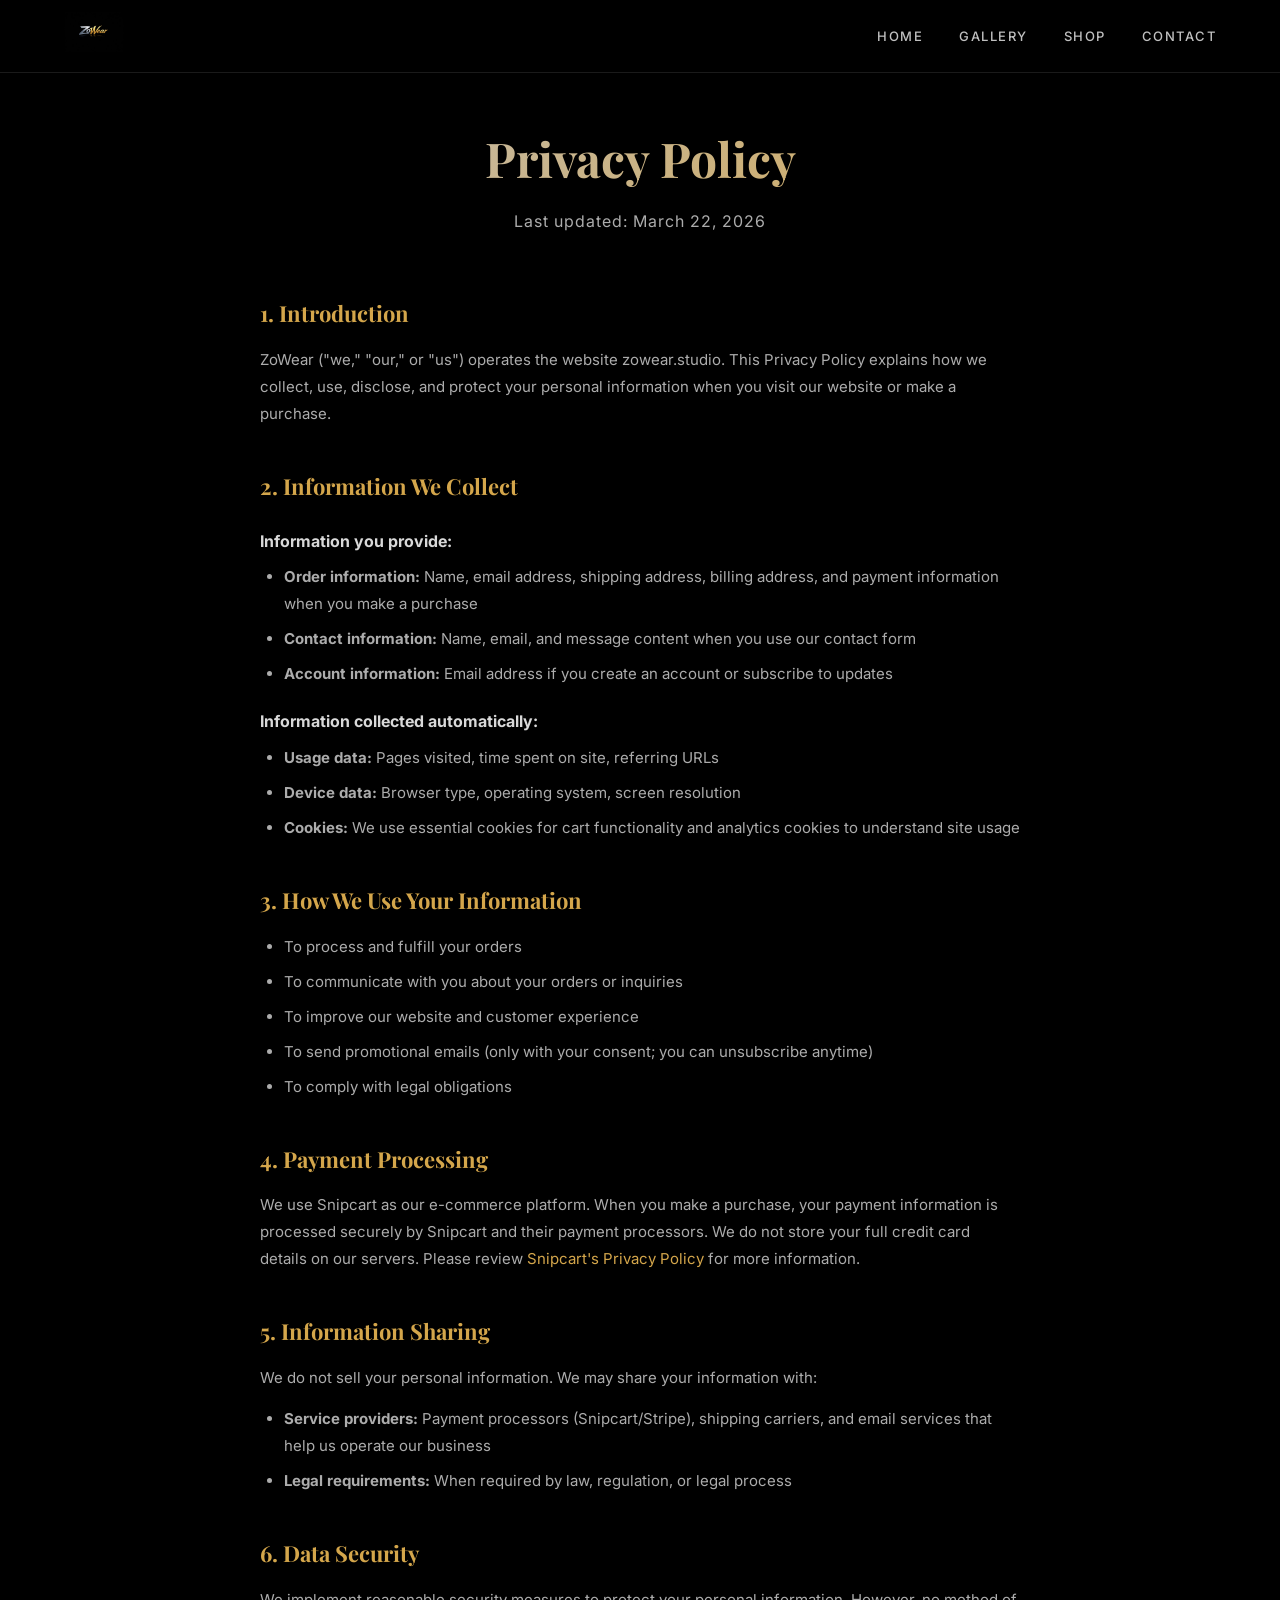
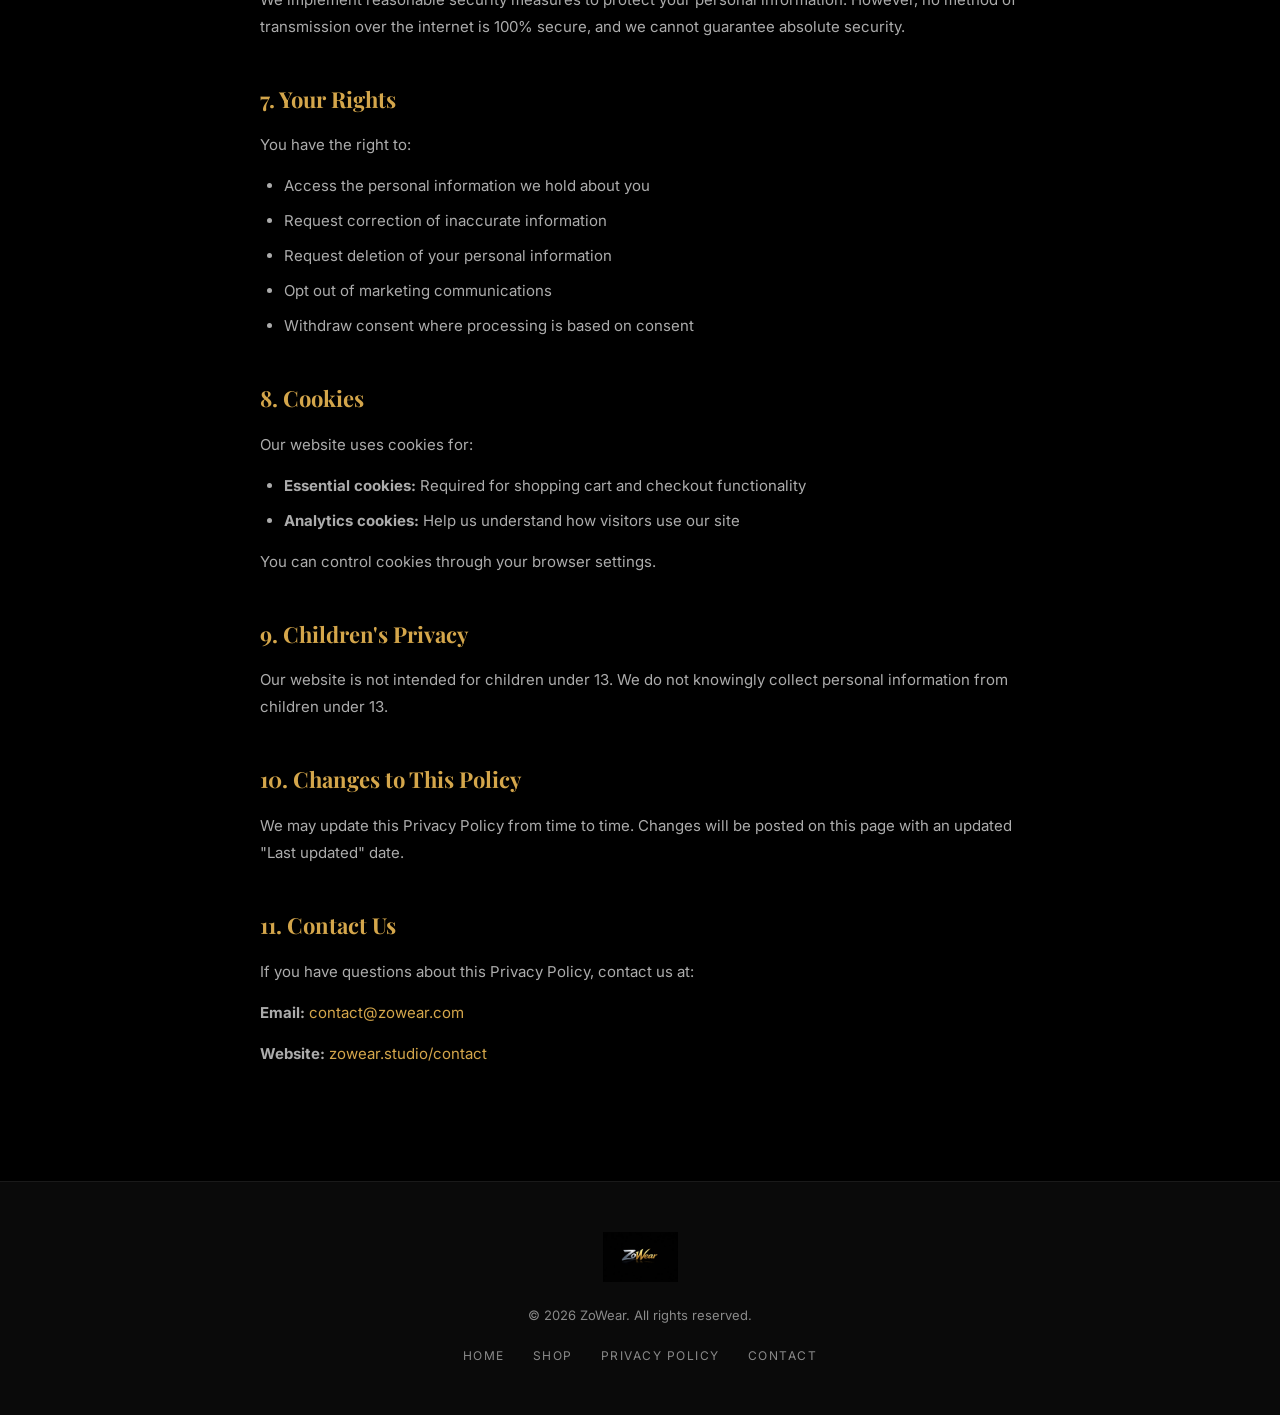
==== privacy.html @ d2f705e9 "Add files via upload" ====
<!DOCTYPE html>
<html lang="en">
<head>
    <meta charset="UTF-8">
    <meta name="viewport" content="width=device-width, initial-scale=1.0">
    <title>Privacy Policy — ZoWear</title>
    <link rel="icon" type="image/png" href="assets/images/logo-main.png">
    <link rel="preconnect" href="https://fonts.googleapis.com">
    <link rel="preconnect" href="https://fonts.gstatic.com" crossorigin>
    <link href="https://fonts.googleapis.com/css2?family=Playfair+Display:wght@400;700&family=Inter:wght@300;400;500;600&display=swap" rel="stylesheet">
    <link rel="stylesheet" href="assets/css/style.css">
</head>
<body>

    <!-- NAVIGATION -->
    <nav class="nav" id="nav">
        <div class="nav-inner">
            <a href="index.html" class="nav-logo">
                <img src="assets/images/logo-main.png" alt="ZoWear" class="nav-logo-img">
            </a>
            <ul class="nav-links">
                <li><a href="index.html">Home</a></li>
                <li><a href="index.html#gallery">Gallery</a></li>
                <li><a href="index.html#catalog">Shop</a></li>
                <li><a href="index.html#contact">Contact</a></li>
            </ul>
        </div>
    </nav>

    <section class="section legal-section" style="padding-top: 120px;">
        <div class="container">
            <h1 class="section-title">Privacy Policy</h1>
            <p class="section-subtitle">Last updated: March 22, 2026</p>

            <div class="legal-content">
                <h2>1. Introduction</h2>
                <p>ZoWear ("we," "our," or "us") operates the website zowear.studio. This Privacy Policy explains how we collect, use, disclose, and protect your personal information when you visit our website or make a purchase.</p>

                <h2>2. Information We Collect</h2>
                <h3>Information you provide:</h3>
                <ul>
                    <li><strong>Order information:</strong> Name, email address, shipping address, billing address, and payment information when you make a purchase</li>
                    <li><strong>Contact information:</strong> Name, email, and message content when you use our contact form</li>
                    <li><strong>Account information:</strong> Email address if you create an account or subscribe to updates</li>
                </ul>

                <h3>Information collected automatically:</h3>
                <ul>
                    <li><strong>Usage data:</strong> Pages visited, time spent on site, referring URLs</li>
                    <li><strong>Device data:</strong> Browser type, operating system, screen resolution</li>
                    <li><strong>Cookies:</strong> We use essential cookies for cart functionality and analytics cookies to understand site usage</li>
                </ul>

                <h2>3. How We Use Your Information</h2>
                <ul>
                    <li>To process and fulfill your orders</li>
                    <li>To communicate with you about your orders or inquiries</li>
                    <li>To improve our website and customer experience</li>
                    <li>To send promotional emails (only with your consent; you can unsubscribe anytime)</li>
                    <li>To comply with legal obligations</li>
                </ul>

                <h2>4. Payment Processing</h2>
                <p>We use Snipcart as our e-commerce platform. When you make a purchase, your payment information is processed securely by Snipcart and their payment processors. We do not store your full credit card details on our servers. Please review <a href="https://snipcart.com/privacy" target="_blank">Snipcart's Privacy Policy</a> for more information.</p>

                <h2>5. Information Sharing</h2>
                <p>We do not sell your personal information. We may share your information with:</p>
                <ul>
                    <li><strong>Service providers:</strong> Payment processors (Snipcart/Stripe), shipping carriers, and email services that help us operate our business</li>
                    <li><strong>Legal requirements:</strong> When required by law, regulation, or legal process</li>
                </ul>

                <h2>6. Data Security</h2>
                <p>We implement reasonable security measures to protect your personal information. However, no method of transmission over the internet is 100% secure, and we cannot guarantee absolute security.</p>

                <h2>7. Your Rights</h2>
                <p>You have the right to:</p>
                <ul>
                    <li>Access the personal information we hold about you</li>
                    <li>Request correction of inaccurate information</li>
                    <li>Request deletion of your personal information</li>
                    <li>Opt out of marketing communications</li>
                    <li>Withdraw consent where processing is based on consent</li>
                </ul>

                <h2>8. Cookies</h2>
                <p>Our website uses cookies for:</p>
                <ul>
                    <li><strong>Essential cookies:</strong> Required for shopping cart and checkout functionality</li>
                    <li><strong>Analytics cookies:</strong> Help us understand how visitors use our site</li>
                </ul>
                <p>You can control cookies through your browser settings.</p>

                <h2>9. Children's Privacy</h2>
                <p>Our website is not intended for children under 13. We do not knowingly collect personal information from children under 13.</p>

                <h2>10. Changes to This Policy</h2>
                <p>We may update this Privacy Policy from time to time. Changes will be posted on this page with an updated "Last updated" date.</p>

                <h2>11. Contact Us</h2>
                <p>If you have questions about this Privacy Policy, contact us at:</p>
                <p><strong>Email:</strong> <a href="mailto:contact@zowear.com">contact@zowear.com</a></p>
                <p><strong>Website:</strong> <a href="index.html#contact">zowear.studio/contact</a></p>
            </div>
        </div>
    </section>

    <footer class="footer">
        <div class="container">
            <img src="assets/images/logo-main.png" alt="ZoWear" class="footer-logo">
            <p class="footer-text">&copy; 2026 ZoWear. All rights reserved.</p>
            <div class="footer-links">
                <a href="index.html">Home</a>
                <a href="index.html#catalog">Shop</a>
                <a href="privacy.html">Privacy Policy</a>
                <a href="index.html#contact">Contact</a>
            </div>
        </div>
    </footer>

</body>
</html>
---- assets/css/style.css ----
/* ================================================
   ZoWear — Premium Streetwear
   Color Palette: Black, Gold, Silver
   ================================================ */

:root {
    --black: #000000;
    --black-soft: #0a0a0a;
    --black-card: #111111;
    --black-border: #1a1a1a;
    --gold: #D4A64B;
    --gold-light: #E8C97A;
    --gold-dark: #B8892E;
    --silver: #C0C0C0;
    --silver-light: #D9D9D9;
    --silver-dark: #8A8A8A;
    --white: #F5F5F5;
    --white-muted: rgba(245, 245, 245, 0.7);
    --font-display: 'Playfair Display', Georgia, serif;
    --font-body: 'Inter', -apple-system, sans-serif;
}

/* ---- RESET ---- */
*, *::before, *::after {
    margin: 0;
    padding: 0;
    box-sizing: border-box;
}

html {
    scroll-behavior: smooth;
    scroll-padding-top: 80px;
}

body {
    font-family: var(--font-body);
    background: var(--black);
    color: var(--white);
    line-height: 1.6;
    overflow-x: hidden;
}

a {
    color: var(--gold);
    text-decoration: none;
    transition: color 0.3s ease;
}
a:hover {
    color: var(--gold-light);
}

img {
    max-width: 100%;
    height: auto;
}

.container {
    max-width: 1200px;
    margin: 0 auto;
    padding: 0 24px;
}

/* ---- BUTTONS ---- */
.btn {
    display: inline-block;
    padding: 14px 40px;
    font-family: var(--font-body);
    font-size: 14px;
    font-weight: 600;
    text-transform: uppercase;
    letter-spacing: 2px;
    border: none;
    cursor: pointer;
    transition: all 0.3s ease;
}

.btn-gold {
    background: linear-gradient(135deg, var(--gold-dark), var(--gold), var(--gold-light));
    color: var(--black);
}
.btn-gold:hover {
    background: linear-gradient(135deg, var(--gold), var(--gold-light), #f0dca0);
    color: var(--black);
    transform: translateY(-2px);
    box-shadow: 0 8px 30px rgba(212, 166, 75, 0.3);
}

/* ---- NAVIGATION ---- */
.nav {
    position: fixed;
    top: 0;
    left: 0;
    right: 0;
    z-index: 1000;
    background: rgba(0, 0, 0, 0.9);
    backdrop-filter: blur(20px);
    border-bottom: 1px solid var(--black-border);
    transition: background 0.3s ease;
}

.nav-inner {
    max-width: 1200px;
    margin: 0 auto;
    padding: 0 24px;
    display: flex;
    align-items: center;
    justify-content: space-between;
    height: 72px;
}

.nav-logo-img {
    height: 40px;
    width: auto;
}

.nav-links {
    display: flex;
    list-style: none;
    gap: 36px;
}

.nav-links a {
    color: var(--silver);
    font-size: 13px;
    font-weight: 500;
    text-transform: uppercase;
    letter-spacing: 1.5px;
    transition: color 0.3s ease;
}
.nav-links a:hover {
    color: var(--gold);
}

.nav-toggle {
    display: none;
    flex-direction: column;
    gap: 5px;
    background: none;
    border: none;
    cursor: pointer;
    padding: 4px;
}
.nav-toggle span {
    display: block;
    width: 24px;
    height: 2px;
    background: var(--silver);
    transition: all 0.3s ease;
}

/* ---- HERO ---- */
.hero {
    position: relative;
    min-height: 100vh;
    display: flex;
    align-items: center;
    justify-content: center;
    text-align: center;
    background: var(--black);
    overflow: hidden;
}

.hero::before {
    content: '';
    position: absolute;
    top: 0; left: 0; right: 0; bottom: 0;
    background:
        radial-gradient(ellipse at 30% 50%, rgba(212, 166, 75, 0.06) 0%, transparent 60%),
        radial-gradient(ellipse at 70% 50%, rgba(192, 192, 192, 0.04) 0%, transparent 60%);
}

.hero-content {
    position: relative;
    z-index: 1;
}

.hero-logo {
    max-width: 500px;
    width: 80%;
    margin-bottom: 24px;
    animation: fadeInUp 1s ease forwards;
}

.hero-tagline {
    font-family: var(--font-display);
    font-size: clamp(18px, 3vw, 24px);
    color: var(--silver);
    letter-spacing: 3px;
    margin-bottom: 40px;
    animation: fadeInUp 1s ease 0.2s forwards;
    opacity: 0;
}

.hero .btn {
    animation: fadeInUp 1s ease 0.4s forwards;
    opacity: 0;
}

@keyframes fadeInUp {
    from {
        opacity: 0;
        transform: translateY(30px);
    }
    to {
        opacity: 1;
        transform: translateY(0);
    }
}

/* ---- SECTIONS ---- */
.section {
    padding: 100px 0;
}

.section-title {
    font-family: var(--font-display);
    font-size: clamp(32px, 5vw, 48px);
    font-weight: 700;
    text-align: center;
    margin-bottom: 12px;
    background: linear-gradient(135deg, var(--silver), var(--gold));
    -webkit-background-clip: text;
    -webkit-text-fill-color: transparent;
    background-clip: text;
}

.section-subtitle {
    text-align: center;
    color: var(--white-muted);
    font-size: 16px;
    margin-bottom: 60px;
    letter-spacing: 1px;
}

/* ---- GALLERY ---- */
.gallery-section {
    background: var(--black-soft);
}

.gallery-grid {
    display: grid;
    grid-template-columns: repeat(3, 1fr);
    gap: 16px;
}

.gallery-item {
    aspect-ratio: 1;
    overflow: hidden;
    border-radius: 4px;
    cursor: pointer;
    transition: transform 0.3s ease;
}
.gallery-item:hover {
    transform: scale(1.02);
}
.gallery-item img {
    width: 100%;
    height: 100%;
    object-fit: cover;
}

.placeholder-item {
    background: var(--black-card);
    border: 1px solid var(--black-border);
    display: flex;
    align-items: center;
    justify-content: center;
}

.placeholder-content {
    display: flex;
    flex-direction: column;
    align-items: center;
    gap: 8px;
    color: var(--silver-dark);
    font-size: 14px;
}

.placeholder-icon {
    font-size: 32px;
}

/* ---- CATALOG ---- */
.catalog-section {
    background: var(--black);
}

.catalog-grid {
    display: grid;
    grid-template-columns: repeat(4, 1fr);
    gap: 24px;
}

.product-card {
    background: var(--black-card);
    border: 1px solid var(--black-border);
    border-radius: 4px;
    overflow: hidden;
    transition: all 0.3s ease;
}
.product-card:hover {
    border-color: var(--gold-dark);
    transform: translateY(-4px);
    box-shadow: 0 12px 40px rgba(212, 166, 75, 0.1);
}

.product-image {
    aspect-ratio: 3/4;
}
.product-image img {
    width: 100%;
    height: 100%;
    object-fit: cover;
}

.product-info {
    padding: 16px;
}

.product-name {
    font-family: var(--font-body);
    font-size: 16px;
    font-weight: 500;
    color: var(--white);
    margin-bottom: 6px;
}

.product-price {
    font-size: 18px;
    font-weight: 600;
    color: var(--gold);
}

/* ---- ABOUT ---- */
.about-section {
    background: var(--black-soft);
}

.about-content {
    max-width: 700px;
    margin: 0 auto;
    text-align: center;
}

.about-text {
    font-size: 18px;
    line-height: 1.8;
    color: var(--white-muted);
    margin-bottom: 40px;
}

.about-text strong {
    color: var(--gold);
}

.about-logo {
    max-width: 400px;
    margin: 0 auto;
}

/* ---- CONTACT ---- */
.contact-section {
    background: var(--black);
}

.contact-grid {
    display: grid;
    grid-template-columns: 1fr 1fr;
    gap: 60px;
    max-width: 900px;
    margin: 0 auto;
}

.contact-info {
    display: flex;
    flex-direction: column;
    justify-content: center;
    gap: 32px;
}

.contact-label {
    display: block;
    font-size: 12px;
    text-transform: uppercase;
    letter-spacing: 2px;
    color: var(--silver-dark);
    margin-bottom: 6px;
}

.contact-link {
    font-size: 20px;
    font-weight: 500;
    color: var(--gold);
}

.contact-form {
    display: flex;
    flex-direction: column;
    gap: 16px;
}

.contact-form input,
.contact-form textarea {
    width: 100%;
    padding: 14px 18px;
    background: var(--black-card);
    border: 1px solid var(--black-border);
    border-radius: 4px;
    color: var(--white);
    font-family: var(--font-body);
    font-size: 15px;
    transition: border-color 0.3s ease;
}
.contact-form input:focus,
.contact-form textarea:focus {
    outline: none;
    border-color: var(--gold);
}
.contact-form input::placeholder,
.contact-form textarea::placeholder {
    color: var(--silver-dark);
}

.contact-form textarea {
    resize: vertical;
    min-height: 100px;
}

/* ---- FOOTER ---- */
.footer {
    background: var(--black-soft);
    border-top: 1px solid var(--black-border);
    padding: 50px 0;
    text-align: center;
}

.footer-logo {
    height: 50px;
    margin-bottom: 16px;
}

.footer-text {
    color: var(--silver-dark);
    font-size: 13px;
    margin-bottom: 20px;
}

.footer-links {
    display: flex;
    justify-content: center;
    gap: 28px;
}

.footer-links a {
    color: var(--silver-dark);
    font-size: 12px;
    text-transform: uppercase;
    letter-spacing: 1.5px;
}
.footer-links a:hover {
    color: var(--gold);
}

/* ---- BUY BUTTON ---- */
.btn-buy {
    width: 100%;
    margin-top: 10px;
    padding: 10px 16px;
    font-size: 12px;
    letter-spacing: 1.5px;
    background: transparent;
    color: var(--gold);
    border: 1px solid var(--gold-dark);
    cursor: pointer;
    text-transform: uppercase;
    font-weight: 600;
    font-family: var(--font-body);
    transition: all 0.3s ease;
}
.btn-buy:hover {
    background: var(--gold);
    color: var(--black);
}

/* ---- CART LINK ---- */
.nav-cart {
    color: var(--gold) !important;
    cursor: pointer;
}

/* ---- LEGAL PAGES ---- */
.legal-content {
    max-width: 760px;
    margin: 0 auto;
    color: var(--white-muted);
    line-height: 1.8;
}

.legal-content h2 {
    font-family: var(--font-display);
    font-size: 22px;
    color: var(--gold);
    margin-top: 40px;
    margin-bottom: 12px;
}

.legal-content h3 {
    font-size: 16px;
    color: var(--silver-light);
    margin-top: 20px;
    margin-bottom: 8px;
}

.legal-content p {
    margin-bottom: 14px;
    font-size: 15px;
}

.legal-content ul {
    margin-bottom: 14px;
    padding-left: 24px;
}

.legal-content li {
    margin-bottom: 8px;
    font-size: 15px;
}

.legal-content a {
    color: var(--gold);
}

/* ---- RESPONSIVE ---- */
@media (max-width: 1024px) {
    .catalog-grid {
        grid-template-columns: repeat(3, 1fr);
    }
}

@media (max-width: 768px) {
    .nav-toggle {
        display: flex;
    }

    .nav-links {
        position: fixed;
        top: 72px;
        left: 0;
        right: 0;
        background: rgba(0, 0, 0, 0.98);
        flex-direction: column;
        align-items: center;
        padding: 40px 0;
        gap: 24px;
        transform: translateY(-100%);
        opacity: 0;
        pointer-events: none;
        transition: all 0.4s ease;
    }
    .nav-links.active {
        transform: translateY(0);
        opacity: 1;
        pointer-events: all;
    }

    .gallery-grid {
        grid-template-columns: repeat(2, 1fr);
    }

    .catalog-grid {
        grid-template-columns: repeat(2, 1fr);
    }

    .contact-grid {
        grid-template-columns: 1fr;
        gap: 40px;
    }

    .section {
        padding: 70px 0;
    }
}

@media (max-width: 480px) {
    .gallery-grid {
        grid-template-columns: 1fr;
    }

    .catalog-grid {
        grid-template-columns: repeat(2, 1fr);
        gap: 12px;
    }

    .product-info {
        padding: 12px;
    }

    .hero-logo {
        max-width: 300px;
    }
}
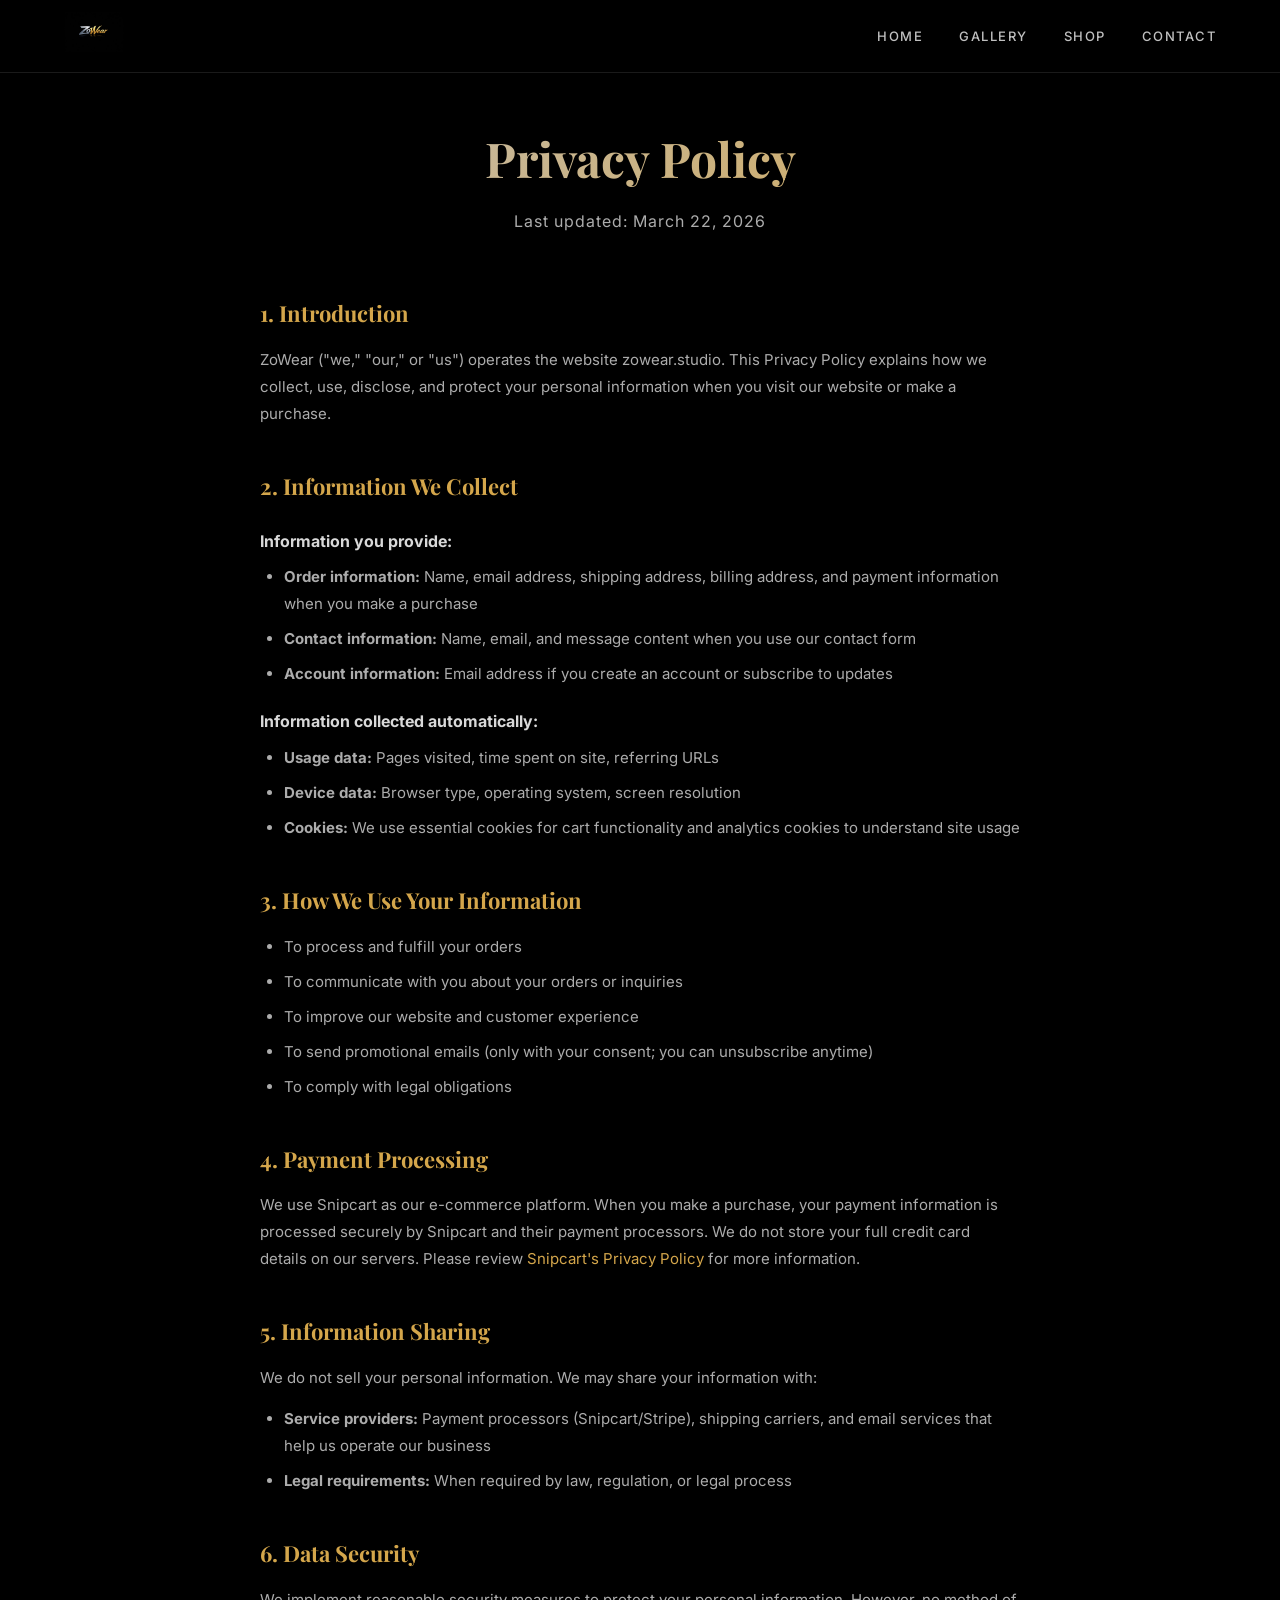
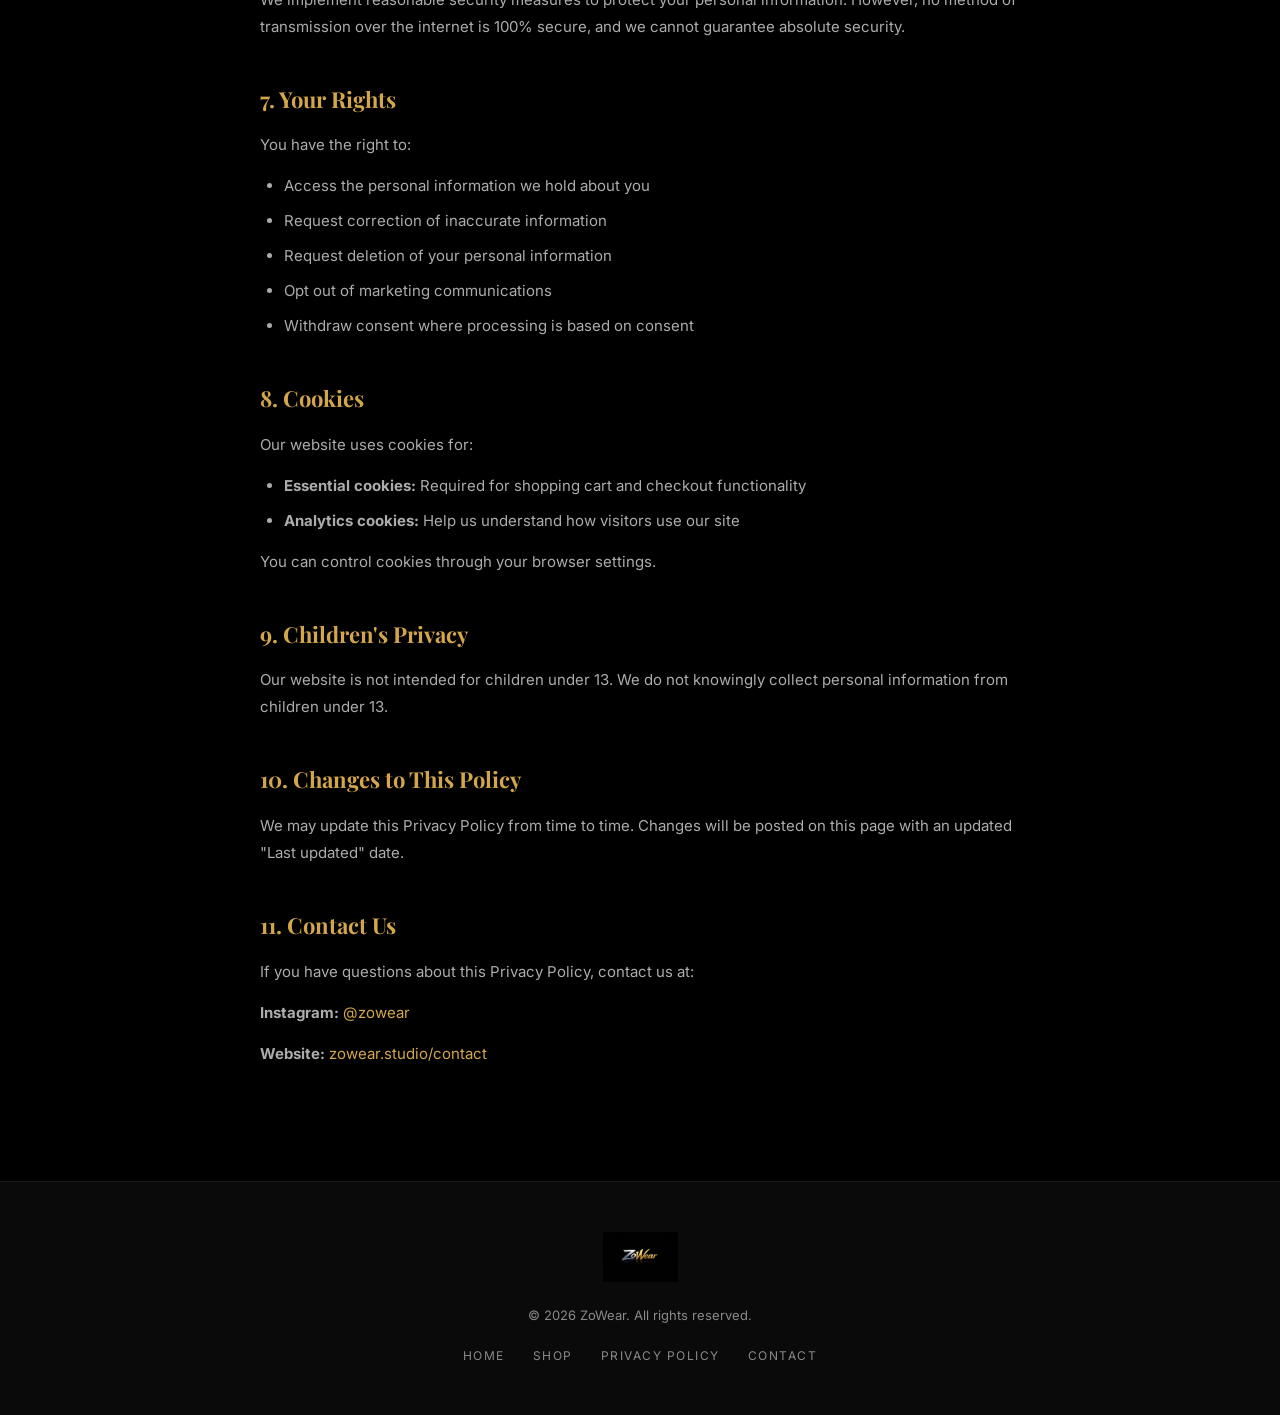
==== commit 0c4334eb: "Add files via upload" ====
--- a/privacy.html
+++ b/privacy.html
@@ -99,7 +99,7 @@
 
                 <h2>11. Contact Us</h2>
                 <p>If you have questions about this Privacy Policy, contact us at:</p>
-                <p><strong>Email:</strong> <a href="mailto:contact@zowear.com">contact@zowear.com</a></p>
+                <p><strong>Instagram:</strong> <a href="https://instagram.com/zowear" target="_blank">@zowear</a></p>
                 <p><strong>Website:</strong> <a href="index.html#contact">zowear.studio/contact</a></p>
             </div>
         </div>
